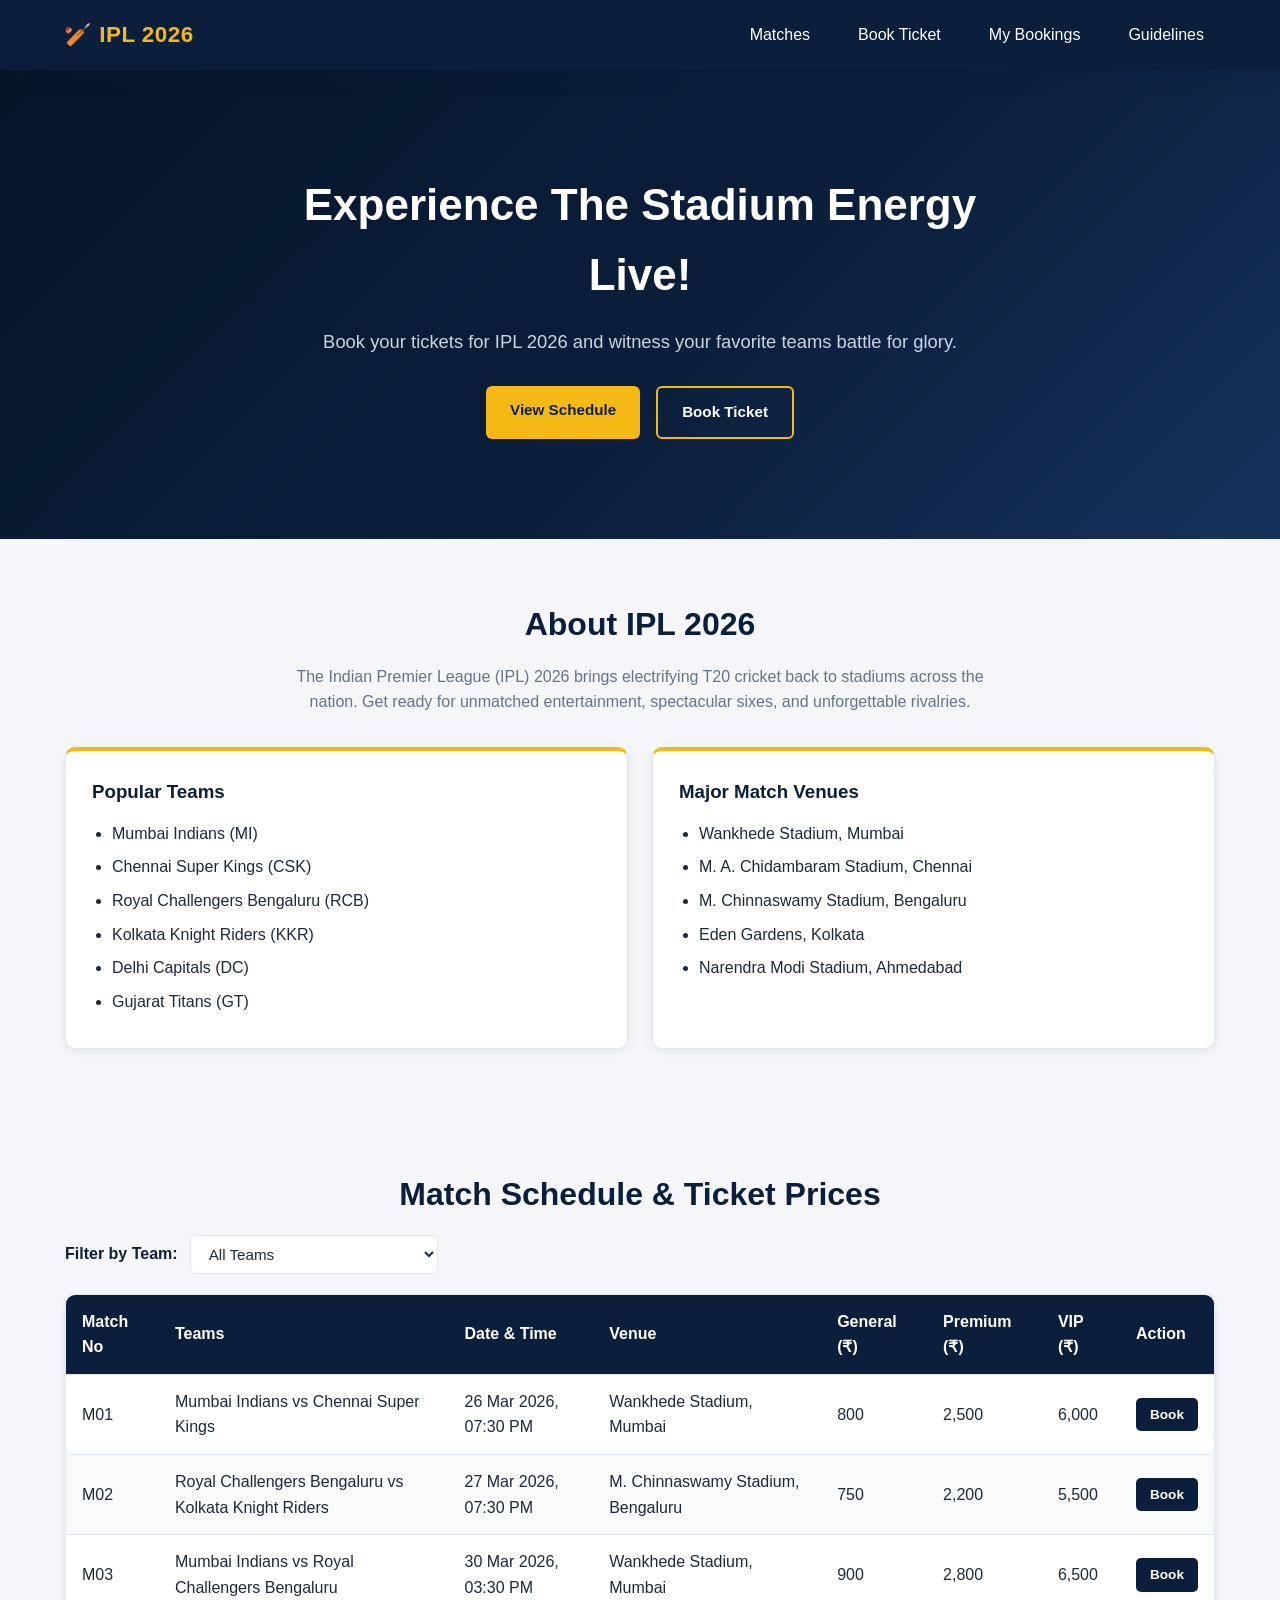
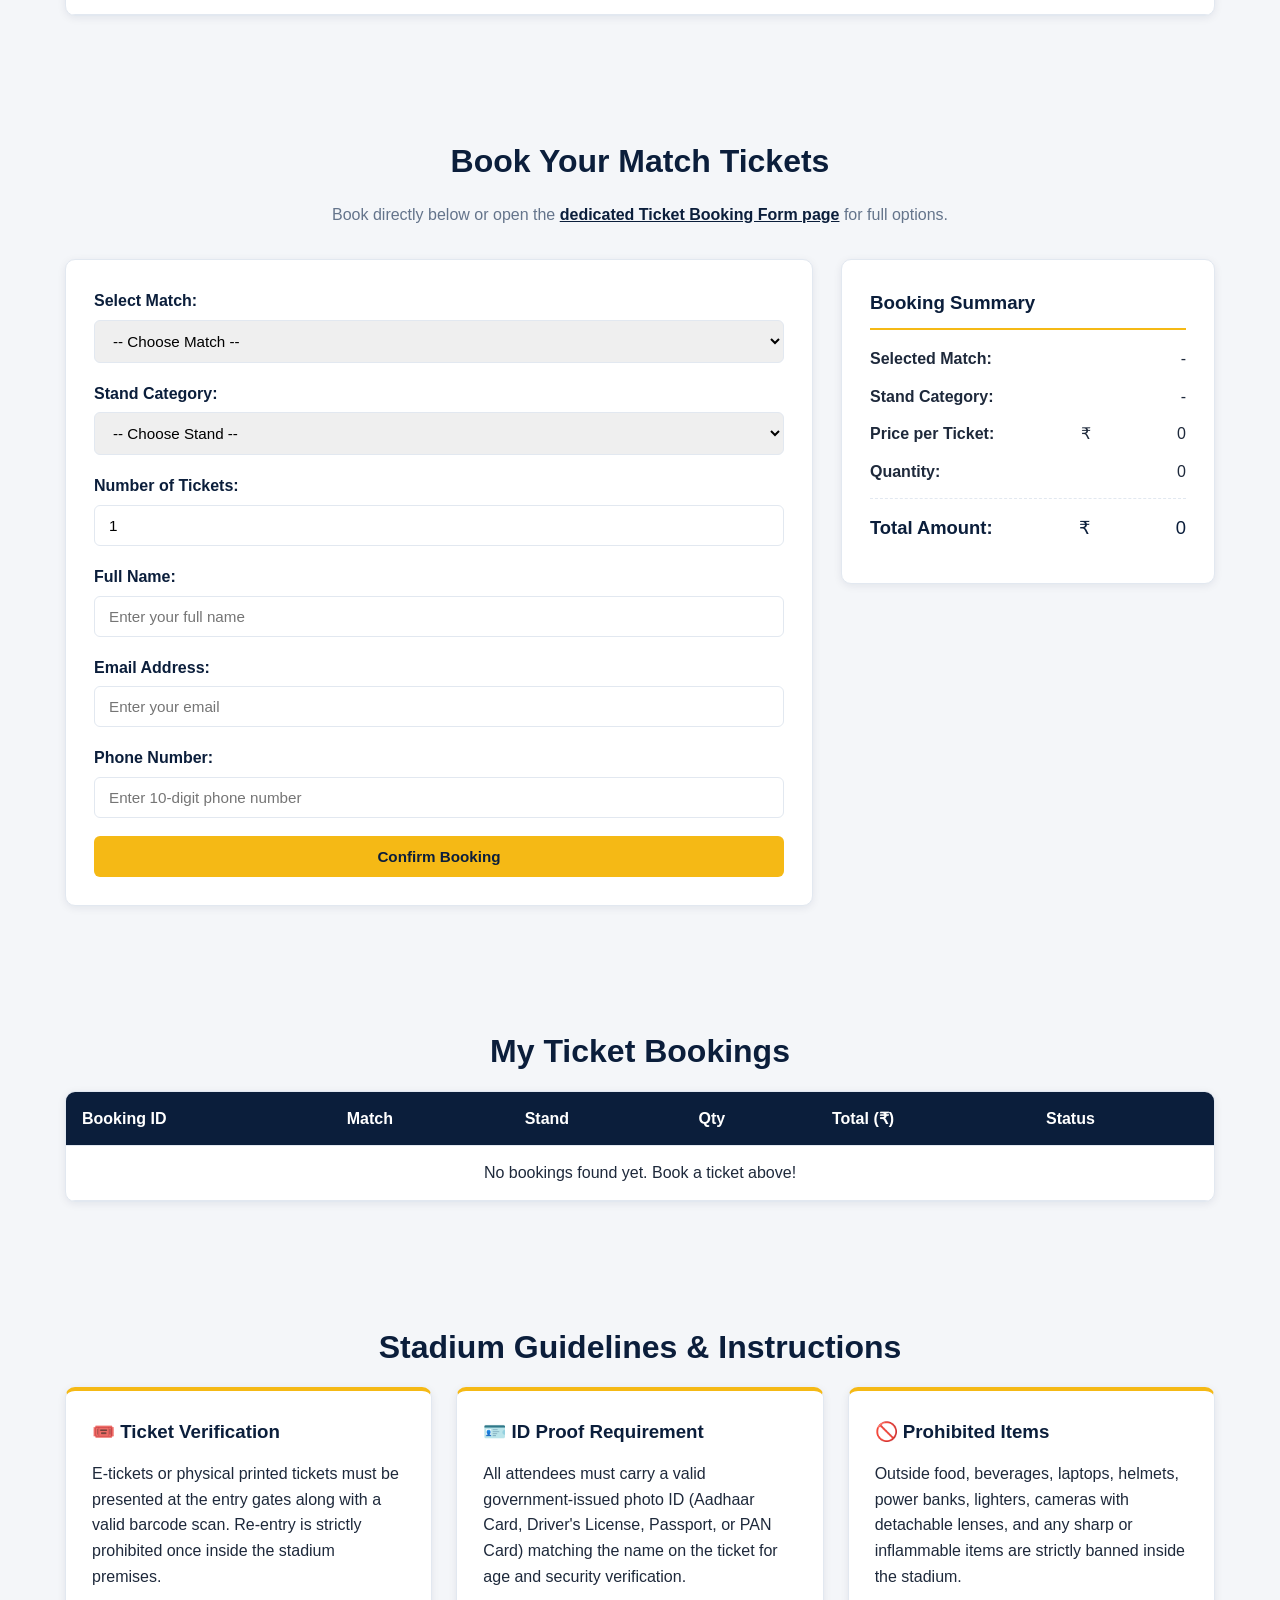
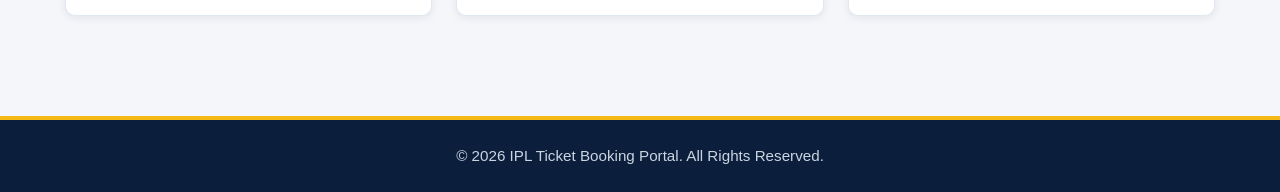
==== index.html @ 238c4748 "first commit" ====
<!DOCTYPE html>
<html lang="en">
<head>
    <meta charset="UTF-8">
    <meta name="viewport" content="width=device-width, initial-scale=1.0">
    <title>IPL 2026 Ticket Booking</title>
    <link rel="stylesheet" href="styles.css">
</head>
<body>

    <!-- Navigation Bar -->
    <header>
        <nav class="navbar">
            <a href="index.html" class="logo">🏏 IPL 2026</a>
            <ul class="nav-links">
                <li><a href="#matches">Matches</a></li>
                <li><a href="booking.html">Book Ticket</a></li>
                <li><a href="#my-bookings">My Bookings</a></li>
                <li><a href="#guidelines">Guidelines</a></li>
            </ul>
        </nav>
    </header>

    <main>
        <!-- Banner (Hero) Section -->
        <section class="hero">
            <div class="hero-content">
                <h1>Experience The Stadium Energy Live!</h1>
                <p>Book your tickets for IPL 2026 and witness your favorite teams battle for glory.</p>
                <div class="hero-buttons">
                    <a href="#matches" class="btn btn-primary">View Schedule</a>
                    <a href="booking.html" class="btn btn-secondary">Book Ticket</a>
                </div>
            </div>
        </section>

        <!-- About IPL 2026 Section -->
        <section id="about" class="container section">
            <h2>About IPL 2026</h2>
            <p class="section-subtitle">The Indian Premier League (IPL) 2026 brings electrifying T20 cricket back to stadiums across the nation. Get ready for unmatched entertainment, spectacular sixes, and unforgettable rivalries.</p>
            
            <div class="about-grid">
                <div class="about-card">
                    <h3>Popular Teams</h3>
                    <ul>
                        <li>Mumbai Indians (MI)</li>
                        <li>Chennai Super Kings (CSK)</li>
                        <li>Royal Challengers Bengaluru (RCB)</li>
                        <li>Kolkata Knight Riders (KKR)</li>
                        <li>Delhi Capitals (DC)</li>
                        <li>Gujarat Titans (GT)</li>
                    </ul>
                </div>
                <div class="about-card">
                    <h3>Major Match Venues</h3>
                    <ul>
                        <li>Wankhede Stadium, Mumbai</li>
                        <li>M. A. Chidambaram Stadium, Chennai</li>
                        <li>M. Chinnaswamy Stadium, Bengaluru</li>
                        <li>Eden Gardens, Kolkata</li>
                        <li>Narendra Modi Stadium, Ahmedabad</li>
                    </ul>
                </div>
            </div>
        </section>

        <!-- Match Schedule Section -->
        <section id="matches" class="container section">
            <h2>Match Schedule &amp; Ticket Prices</h2>
            
            <!-- Team Filter -->
            <div class="filter-container">
                <label for="team-filter">Filter by Team:</label>
                <select id="team-filter">
                    <option value="all">All Teams</option>
                    <option value="MI">Mumbai Indians</option>
                    <option value="CSK">Chennai Super Kings</option>
                    <option value="RCB">Royal Challengers Bengaluru</option>
                    <option value="KKR">Kolkata Knight Riders</option>
                </select>
            </div>

            <div class="table-responsive">
                <table class="schedule-table">
                    <thead>
                        <tr>
                            <th>Match No</th>
                            <th>Teams</th>
                            <th>Date &amp; Time</th>
                            <th>Venue</th>
                            <th>General (₹)</th>
                            <th>Premium (₹)</th>
                            <th>VIP (₹)</th>
                            <th>Action</th>
                        </tr>
                    </thead>
                    <tbody>
                        <tr data-team="MI CSK">
                            <td>M01</td>
                            <td>Mumbai Indians vs Chennai Super Kings</td>
                            <td>26 Mar 2026, 07:30 PM</td>
                            <td>Wankhede Stadium, Mumbai</td>
                            <td>800</td>
                            <td>2,500</td>
                            <td>6,000</td>
                            <td><a href="#booking" class="btn-sm">Book</a></td>
                        </tr>
                        <tr data-team="RCB KKR">
                            <td>M02</td>
                            <td>Royal Challengers Bengaluru vs Kolkata Knight Riders</td>
                            <td>27 Mar 2026, 07:30 PM</td>
                            <td>M. Chinnaswamy Stadium, Bengaluru</td>
                            <td>750</td>
                            <td>2,200</td>
                            <td>5,500</td>
                            <td><a href="#booking" class="btn-sm">Book</a></td>
                        </tr>
                        <tr data-team="MI RCB">
                            <td>M03</td>
                            <td>Mumbai Indians vs Royal Challengers Bengaluru</td>
                            <td>30 Mar 2026, 03:30 PM</td>
                            <td>Wankhede Stadium, Mumbai</td>
                            <td>900</td>
                            <td>2,800</td>
                            <td>6,500</td>
                            <td><a href="#booking" class="btn-sm">Book</a></td>
                        </tr>
                    </tbody>
                </table>
            </div>
        </section>

        <!-- Ticket Booking Section -->
        <section id="booking" class="container section">
            <h2>Book Your Match Tickets</h2>
            <p class="section-subtitle">Book directly below or open the <a href="booking.html" class="inline-link">dedicated Ticket Booking Form page</a> for full options.</p>
            
            <div class="booking-wrapper">
                <!-- Booking Form -->
                <form id="booking-form" class="booking-form">
                    <div class="form-group">
                        <label for="match-select">Select Match:</label>
                        <select id="match-select" required>
                            <option value="">-- Choose Match --</option>
                            <option value="M01">M01: Mumbai Indians vs Chennai Super Kings</option>
                            <option value="M02">M02: RCB vs Kolkata Knight Riders</option>
                            <option value="M03">M03: Mumbai Indians vs RCB</option>
                        </select>
                    </div>

                    <div class="form-group">
                        <label for="stand-select">Stand Category:</label>
                        <select id="stand-select" required>
                            <option value="">-- Choose Stand --</option>
                            <option value="General">General</option>
                            <option value="Premium">Premium</option>
                            <option value="VIP">VIP</option>
                        </select>
                    </div>

                    <div class="form-group">
                        <label for="ticket-qty">Number of Tickets:</label>
                        <input type="number" id="ticket-qty" min="1" max="10" value="1" required>
                    </div>

                    <div class="form-group">
                        <label for="full-name">Full Name:</label>
                        <input type="text" id="full-name" placeholder="Enter your full name" minlength="3" maxlength="50" required>
                    </div>

                    <div class="form-group">
                        <label for="email">Email Address:</label>
                        <input type="email" id="email" placeholder="Enter your email" required>
                    </div>

                    <div class="form-group">
                        <label for="phone">Phone Number:</label>
                        <input type="tel" id="phone" placeholder="Enter 10-digit phone number" minlength="10" maxlength="10" pattern="[0-9]{10}" required>
                    </div>

                    <button type="submit" class="btn btn-primary btn-block">Confirm Booking</button>
                </form>

                <!-- Booking Summary Card -->
                <div class="summary-card">
                    <h3>Booking Summary</h3>
                    <div class="summary-details">
                        <p><strong>Selected Match:</strong> <span id="sum-match">-</span></p>
                        <p><strong>Stand Category:</strong> <span id="sum-stand">-</span></p>
                        <p><strong>Price per Ticket:</strong> ₹<span id="sum-price">0</span></p>
                        <p><strong>Quantity:</strong> <span id="sum-qty">0</span></p>
                        <hr>
                        <p class="total-amount"><strong>Total Amount:</strong> ₹<span id="sum-total">0</span></p>
                    </div>
                </div>
            </div>
        </section>

        <!-- My Ticket Bookings Section -->
        <section id="my-bookings" class="container section">
            <h2>My Ticket Bookings</h2>
            <div class="table-responsive">
                <table class="schedule-table">
                    <thead>
                        <tr>
                            <th>Booking ID</th>
                            <th>Match</th>
                            <th>Stand</th>
                            <th>Qty</th>
                            <th>Total (₹)</th>
                            <th>Status</th>
                        </tr>
                    </thead>
                    <tbody id="bookings-tbody">
                        <tr>
                            <td colspan="6" class="text-center">No bookings found yet. Book a ticket above!</td>
                        </tr>
                    </tbody>
                </table>
            </div>
        </section>

        <!-- Guidelines Section -->
        <section id="guidelines" class="container section">
            <h2>Stadium Guidelines &amp; Instructions</h2>
            <div class="guidelines-grid">
                <div class="card">
                    <h3>🎟️ Ticket Verification</h3>
                    <p>E-tickets or physical printed tickets must be presented at the entry gates along with a valid barcode scan. Re-entry is strictly prohibited once inside the stadium premises.</p>
                </div>
                <div class="card">
                    <h3>🪪 ID Proof Requirement</h3>
                    <p>All attendees must carry a valid government-issued photo ID (Aadhaar Card, Driver's License, Passport, or PAN Card) matching the name on the ticket for age and security verification.</p>
                </div>
                <div class="card">
                    <h3>🚫 Prohibited Items</h3>
                    <p>Outside food, beverages, laptops, helmets, power banks, lighters, cameras with detachable lenses, and any sharp or inflammable items are strictly banned inside the stadium.</p>
                </div>
            </div>
        </section>
    </main>

    <!-- Footer -->
    <footer>
        <p>&copy; 2026 IPL Ticket Booking Portal. All Rights Reserved.</p>
    </footer>

</body>
</html>
---- styles.css ----
/* =========================================
   1. CSS Variables (Theme Colors)
   ========================================= */
:root {
    --primary-color: #0b1e3b;       /* Dark Navy Blue */
    --primary-light: #16325c;       /* Lighter Navy */
    --accent-color: #f5b915;        /* IPL Gold */
    --accent-hover: #d9a00c;        /* Darker Gold */
    --bg-color: #f4f6f9;            /* Page Background */
    --card-bg: #ffffff;             /* Card / Form / Table Background */
    --text-dark: #1e293b;           /* Main Text */
    --text-muted: #64748b;          /* Secondary Text */
    --text-light: #ffffff;          /* Light Text on Dark BG */
    --border-color: #e2e8f0;
    --danger-color: #dc2626;
    --shadow-sm: 0 2px 8px rgba(11, 30, 59, 0.08);
    --shadow-md: 0 6px 20px rgba(11, 30, 59, 0.14);
    --radius: 10px;
}

/* =========================================
   2. Base & Reset
   ========================================= */
* {
    margin: 0;
    padding: 0;
    box-sizing: border-box;
}

html {
    scroll-behavior: smooth;
}

body {
    font-family: 'Segoe UI', Tahoma, Geneva, Verdana, sans-serif;
    background-color: var(--bg-color);
    color: var(--text-dark);
    line-height: 1.6;
    padding-top: 70px; /* Offset for fixed header */
}

.container {
    max-width: 1150px;
    margin: 0 auto;
    padding: 0 20px;
}

.section {
    padding: 60px 0;
}

.section h2 {
    text-align: center;
    font-size: 2rem;
    color: var(--primary-color);
    margin-bottom: 14px;
}

.section-subtitle {
    text-align: center;
    color: var(--text-muted);
    max-width: 720px;
    margin: 0 auto 32px;
}

.inline-link {
    color: var(--primary-color);
    font-weight: 600;
    text-decoration: underline;
}

.text-center {
    text-align: center;
}

/* =========================================
   3. Fixed Navigation Bar
   ========================================= */
header {
    position: fixed;
    top: 0;
    left: 0;
    width: 100%;
    height: 70px;
    background-color: var(--primary-color);
    box-shadow: var(--shadow-md);
    z-index: 1000;
}

.navbar {
    max-width: 1200px;
    height: 100%;
    margin: 0 auto;
    padding: 0 24px;
    display: flex;
    align-items: center;
    justify-content: space-between;
}

.logo {
    font-size: 1.4rem;
    font-weight: 700;
    color: var(--accent-color);
    text-decoration: none;
    letter-spacing: 0.5px;
}

.nav-links {
    list-style: none;
    display: flex;
    align-items: center;
    gap: 24px;
}

.nav-links a {
    color: var(--text-light);
    text-decoration: none;
    font-weight: 500;
    padding: 8px 12px;
    border-radius: 6px;
    transition: color 0.25s ease, background-color 0.25s ease;
}

.nav-links a:hover,
.nav-links a.active {
    color: var(--accent-color);
    background-color: rgba(255, 255, 255, 0.1);
}

/* =========================================
   4. Banner (Hero) Section
   ========================================= */
.hero {
    background: linear-gradient(135deg, #07152b 0%, var(--primary-color) 55%, var(--primary-light) 100%);
    color: var(--text-light);
    text-align: center;
    padding: 100px 20px;
}

.hero-compact {
    padding: 55px 20px;
}

.hero-content {
    max-width: 780px;
    margin: 0 auto;
}

.hero h1 {
    font-size: 2.75rem;
    margin-bottom: 16px;
}

.hero p {
    font-size: 1.15rem;
    color: #cbd5e1;
    margin-bottom: 30px;
}

.hero-buttons {
    display: flex;
    justify-content: center;
    gap: 16px;
    flex-wrap: wrap;
}

/* =========================================
   5. Buttons
   ========================================= */
.btn {
    display: inline-block;
    padding: 12px 24px;
    border-radius: 6px;
    font-weight: 600;
    font-size: 0.95rem;
    text-decoration: none;
    cursor: pointer;
    border: none;
    transition: transform 0.2s ease, background-color 0.25s ease, box-shadow 0.25s ease;
}

.btn-primary {
    background-color: var(--accent-color);
    color: var(--primary-color);
}

.btn-primary:hover {
    background-color: var(--accent-hover);
    transform: translateY(-2px);
    box-shadow: var(--shadow-sm);
}

.btn-secondary {
    background-color: transparent;
    color: var(--text-light);
    border: 2px solid var(--accent-color);
}

.btn-secondary:hover {
    background-color: var(--accent-color);
    color: var(--primary-color);
}

.btn-reset {
    background-color: #e2e8f0;
    color: var(--text-dark);
}

.btn-reset:hover {
    background-color: #cbd5e1;
}

.btn-block {
    width: 100%;
    text-align: center;
}

.btn-sm {
    display: inline-block;
    padding: 6px 14px;
    background-color: var(--primary-color);
    color: var(--text-light);
    text-decoration: none;
    font-size: 0.85rem;
    font-weight: 600;
    border-radius: 5px;
    transition: background-color 0.2s ease, color 0.2s ease;
}

.btn-sm:hover {
    background-color: var(--accent-color);
    color: var(--primary-color);
}

/* =========================================
   6. About & Guidelines Cards
   ========================================= */
.about-grid {
    display: grid;
    grid-template-columns: repeat(auto-fit, minmax(300px, 1fr));
    gap: 24px;
}

.guidelines-grid {
    display: grid;
    grid-template-columns: repeat(auto-fit, minmax(260px, 1fr));
    gap: 24px;
}

.about-card,
.card {
    background-color: var(--card-bg);
    padding: 26px;
    border-radius: var(--radius);
    border: 1px solid var(--border-color);
    border-top: 4px solid var(--accent-color);
    box-shadow: var(--shadow-sm);
    transition: transform 0.25s ease, box-shadow 0.25s ease;
}

.about-card:hover,
.card:hover {
    transform: translateY(-4px);
    box-shadow: var(--shadow-md);
}

.about-card h3,
.card h3 {
    color: var(--primary-color);
    margin-bottom: 14px;
}

.about-card ul {
    padding-left: 20px;
}

.about-card li {
    margin-bottom: 8px;
}

/* =========================================
   7. Filter & Tables
   ========================================= */
.filter-container {
    display: flex;
    align-items: center;
    gap: 12px;
    margin-bottom: 20px;
}

.filter-container label {
    font-weight: 600;
    color: var(--primary-color);
}

.filter-container select {
    padding: 9px 14px;
    border: 1px solid var(--border-color);
    border-radius: 6px;
    background-color: var(--card-bg);
    color: var(--text-dark);
    font-size: 0.95rem;
}

.table-responsive {
    overflow-x: auto;
    background-color: var(--card-bg);
    border-radius: var(--radius);
    border: 1px solid var(--border-color);
    box-shadow: var(--shadow-sm);
}

.schedule-table {
    width: 100%;
    border-collapse: collapse;
    text-align: left;
}

.schedule-table thead {
    background-color: var(--primary-color);
    color: var(--text-light);
}

.schedule-table th,
.schedule-table td {
    padding: 14px 16px;
    border-bottom: 1px solid var(--border-color);
}

.schedule-table tbody tr:nth-child(even) {
    background-color: #f8fafc;
}

.schedule-table tbody tr:hover {
    background-color: #eef2ff;
}

/* =========================================
   8. Booking Form & Summary Card
   ========================================= */
.booking-wrapper {
    display: grid;
    grid-template-columns: 2fr 1fr;
    gap: 28px;
    align-items: start;
}

.booking-page-wrapper {
    max-width: 720px;
    margin: 0 auto;
}

.booking-form,
.summary-card {
    background-color: var(--card-bg);
    padding: 28px;
    border-radius: var(--radius);
    border: 1px solid var(--border-color);
    box-shadow: var(--shadow-sm);
}

.form-section-title {
    color: var(--primary-color);
    font-size: 1.15rem;
    margin: 22px 0 14px;
    padding-bottom: 6px;
    border-bottom: 2px solid var(--accent-color);
}

.form-section-title:first-child {
    margin-top: 0;
}

.form-group {
    margin-bottom: 18px;
}

.form-group label {
    display: block;
    font-weight: 600;
    margin-bottom: 6px;
    color: var(--primary-color);
}

.form-group input[type="text"],
.form-group input[type="email"],
.form-group input[type="tel"],
.form-group input[type="number"],
.form-group select {
    width: 100%;
    padding: 11px 14px;
    border: 1px solid var(--border-color);
    border-radius: 6px;
    font-size: 0.95rem;
    transition: border-color 0.2s ease, box-shadow 0.2s ease;
}

.form-group input:focus,
.form-group select:focus {
    outline: none;
    border-color: var(--primary-color);
    box-shadow: 0 0 0 3px rgba(11, 30, 59, 0.12);
}

.form-hint {
    display: block;
    font-size: 0.82rem;
    color: var(--text-muted);
    margin-top: 4px;
}

/* Radio & Checkbox Groups (Activity 3) */
.option-group {
    display: flex;
    flex-direction: column;
    gap: 10px;
    padding: 12px 14px;
    background-color: #f8fafc;
    border: 1px solid var(--border-color);
    border-radius: 6px;
}

.option-item {
    display: flex;
    align-items: center;
    gap: 10px;
    font-weight: 500;
    color: var(--text-dark);
    cursor: pointer;
}

.option-item input {
    width: 16px;
    height: 16px;
    accent-color: var(--primary-color);
    cursor: pointer;
}

.form-actions {
    display: flex;
    gap: 14px;
    margin-top: 24px;
}

.form-actions .btn {
    flex: 1;
    text-align: center;
}

.summary-card h3 {
    color: var(--primary-color);
    margin-bottom: 16px;
    padding-bottom: 10px;
    border-bottom: 2px solid var(--accent-color);
}

.summary-details p {
    display: flex;
    justify-content: space-between;
    margin-bottom: 12px;
}

.summary-details hr {
    border: none;
    border-top: 1px dashed var(--border-color);
    margin: 14px 0;
}

.total-amount {
    font-size: 1.15rem;
    color: var(--primary-color);
}

/* =========================================
   9. Footer
   ========================================= */
footer {
    background-color: var(--primary-color);
    color: var(--text-light);
    text-align: center;
    padding: 24px 20px;
    margin-top: 40px;
    border-top: 4px solid var(--accent-color);
}

footer p {
    font-size: 0.95rem;
    color: #cbd5e1;
}

/* =========================================
   10. Responsive Adjustments
   ========================================= */
@media (max-width: 768px) {
    .navbar {
        padding: 0 16px;
    }

    .nav-links {
        gap: 10px;
        font-size: 0.88rem;
    }

    .hero h1 {
        font-size: 2rem;
    }

    .booking-wrapper {
        grid-template-columns: 1fr;
    }

    .form-actions {
        flex-direction: column;
    }
}
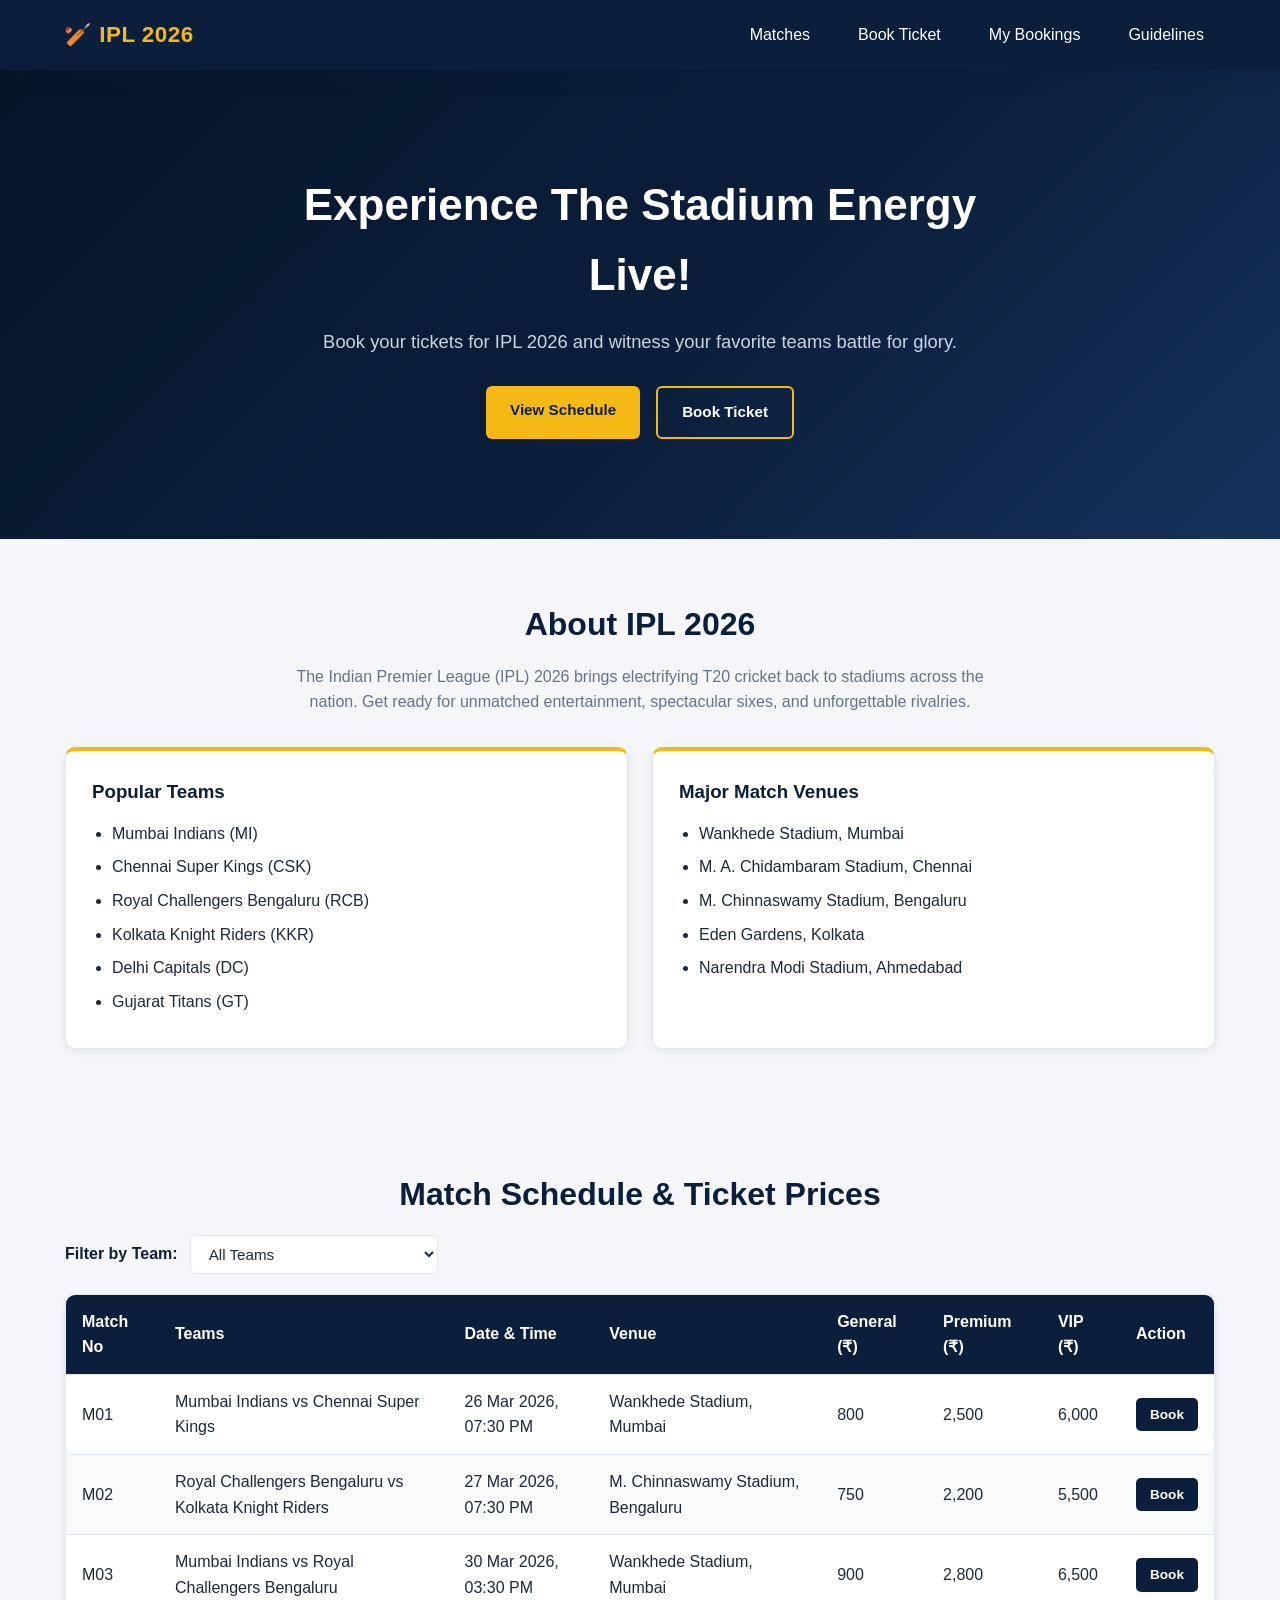
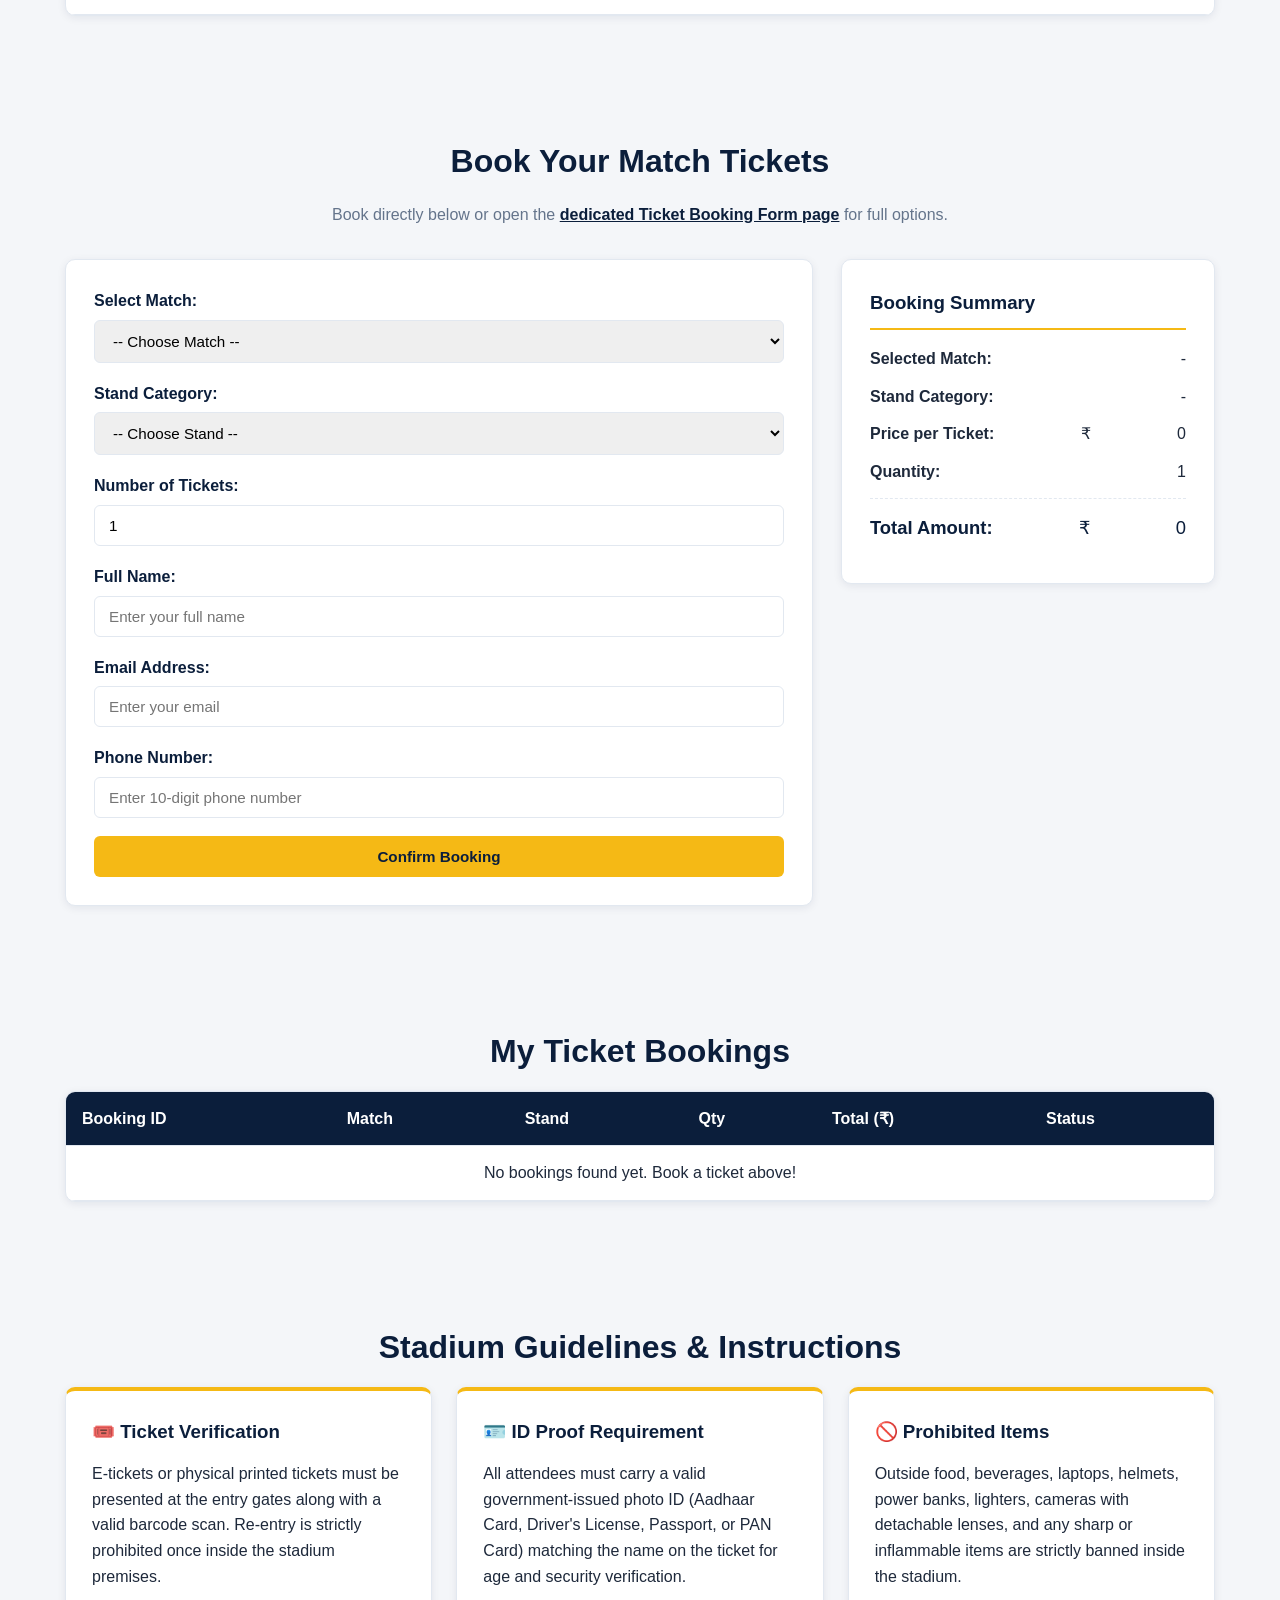
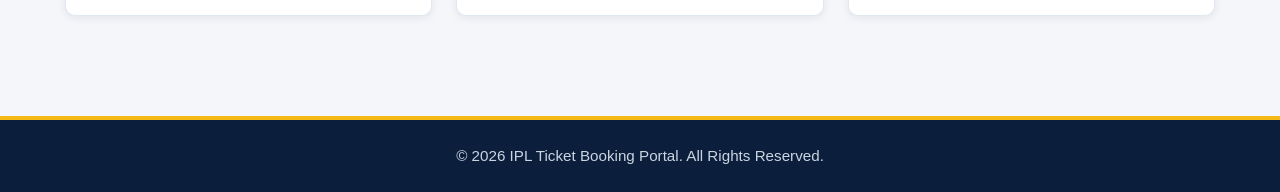
==== commit 8065bc59: "Activity 7: Add live Booking Summary updates with change listeners and toast notifications" ====
--- a/index.html
+++ b/index.html
@@ -152,9 +152,9 @@
                         <label for="stand-select">Stand Category:</label>
                         <select id="stand-select" required>
                             <option value="">-- Choose Stand --</option>
-                            <option value="General">General</option>
-                            <option value="Premium">Premium</option>
-                            <option value="VIP">VIP</option>
+                            <option value="General">General Stand</option>
+                            <option value="Premium">Premium Stand</option>
+                            <option value="VIP">VIP Hospitality</option>
                         </select>
                     </div>
 
@@ -188,7 +188,7 @@
                         <p><strong>Selected Match:</strong> <span id="sum-match">-</span></p>
                         <p><strong>Stand Category:</strong> <span id="sum-stand">-</span></p>
                         <p><strong>Price per Ticket:</strong> ₹<span id="sum-price">0</span></p>
-                        <p><strong>Quantity:</strong> <span id="sum-qty">0</span></p>
+                        <p><strong>Quantity:</strong> <span id="sum-qty">1</span></p>
                         <hr>
                         <p class="total-amount"><strong>Total Amount:</strong> ₹<span id="sum-total">0</span></p>
                     </div>
@@ -245,5 +245,6 @@
         <p>&copy; 2026 IPL Ticket Booking Portal. All Rights Reserved.</p>
     </footer>
 
+    <script src="app.js"></script>
 </body>
 </html>
--- a/styles.css
+++ b/styles.css
@@ -512,4 +512,57 @@
     .form-actions {
         flex-direction: column;
     }
+}
+/* =========================================
+   11. Toast Notifications & Status Badge (Activity 5)
+   ========================================= */
+.toast-container {
+    position: fixed;
+    bottom: 24px;
+    right: 24px;
+    display: flex;
+    flex-direction: column;
+    gap: 10px;
+    z-index: 2000;
+}
+
+.toast {
+    min-width: 280px;
+    max-width: 380px;
+    padding: 14px 18px;
+    border-radius: 8px;
+    color: var(--text-light);
+    background-color: var(--primary-color);
+    border-left: 5px solid var(--accent-color);
+    box-shadow: var(--shadow-md);
+    font-size: 0.95rem;
+    font-weight: 500;
+    opacity: 0;
+    transform: translateY(20px);
+    transition: opacity 0.3s ease, transform 0.3s ease;
+}
+
+.toast.show {
+    opacity: 1;
+    transform: translateY(0);
+}
+
+.toast-success {
+    background-color: #065f46;
+    border-left-color: #34d399;
+}
+
+.toast-error {
+    background-color: #991b1b;
+    border-left-color: #f87171;
+}
+
+.status-badge {
+    display: inline-block;
+    padding: 4px 10px;
+    border-radius: 999px;
+    background-color: #dcfce7;
+    color: #166534;
+    font-size: 0.82rem;
+    font-weight: 600;
 }
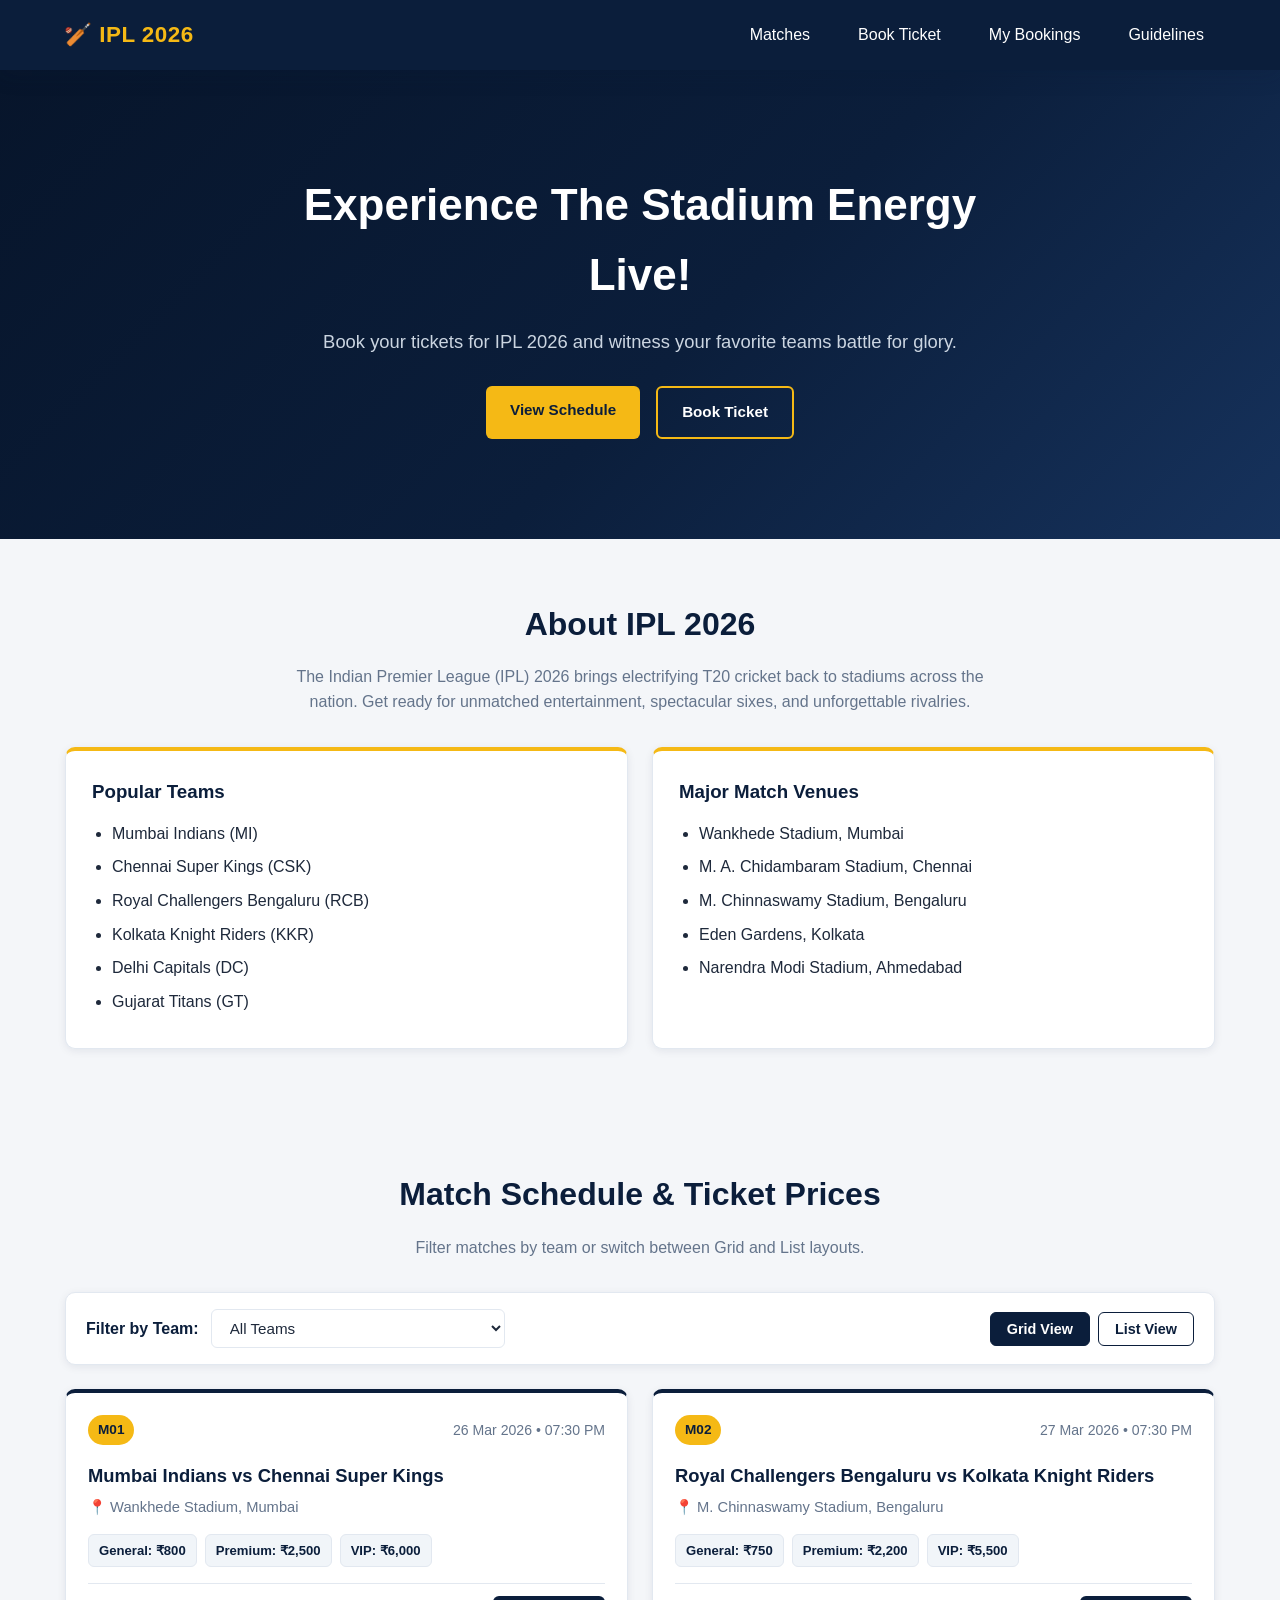
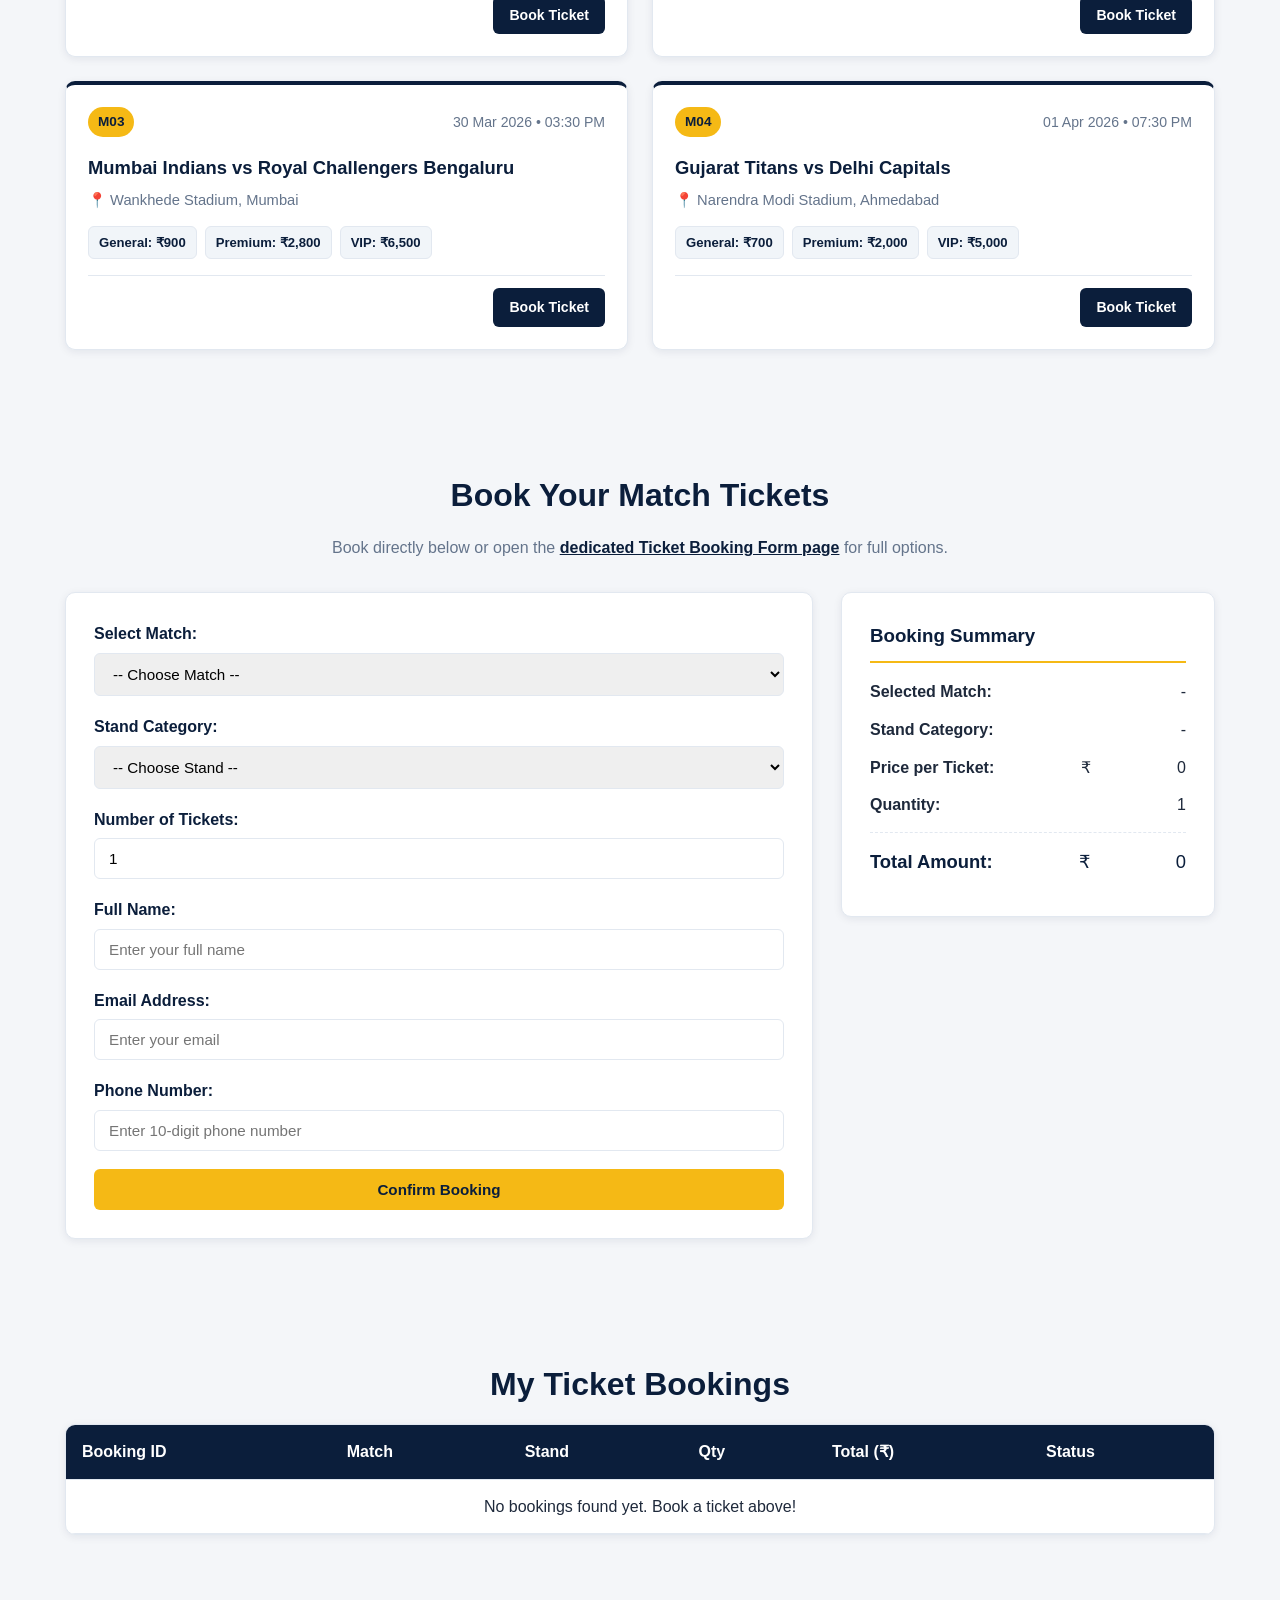
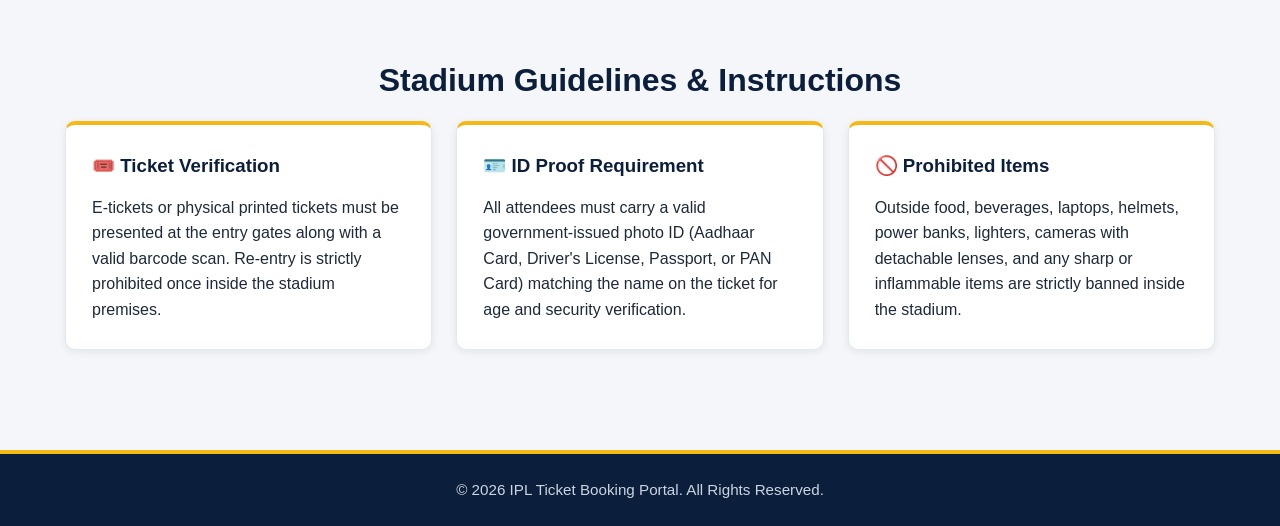
==== commit 013652f8: "Activity 8: Add responsive Grid/Flexbox layout, match cards, view toggle, and mobile hamburger menu" ====
--- a/index.html
+++ b/index.html
@@ -8,11 +8,22 @@
 </head>
 <body>
 
-    <!-- Navigation Bar -->
+    <!-- Navigation Bar (Flexbox + Mobile Hamburger) -->
     <header>
         <nav class="navbar">
             <a href="index.html" class="logo">🏏 IPL 2026</a>
-            <ul class="nav-links">
+
+            <button
+                type="button"
+                class="hamburger"
+                id="hamburger-btn"
+                aria-label="Toggle navigation menu"
+                aria-expanded="false"
+            >
+                &#9776;
+            </button>
+
+            <ul class="nav-links" id="nav-links">
                 <li><a href="#matches">Matches</a></li>
                 <li><a href="booking.html">Book Ticket</a></li>
                 <li><a href="#my-bookings">My Bookings</a></li>
@@ -38,7 +49,7 @@
         <section id="about" class="container section">
             <h2>About IPL 2026</h2>
             <p class="section-subtitle">The Indian Premier League (IPL) 2026 brings electrifying T20 cricket back to stadiums across the nation. Get ready for unmatched entertainment, spectacular sixes, and unforgettable rivalries.</p>
-            
+
             <div class="about-grid">
                 <div class="about-card">
                     <h3>Popular Teams</h3>
@@ -64,69 +75,129 @@
             </div>
         </section>
 
-        <!-- Match Schedule Section -->
+        <!-- Match Schedule Section (CSS Grid Cards + Filter + Grid/List Toggle) -->
         <section id="matches" class="container section">
             <h2>Match Schedule &amp; Ticket Prices</h2>
-            
-            <!-- Team Filter -->
-            <div class="filter-container">
-                <label for="team-filter">Filter by Team:</label>
-                <select id="team-filter">
-                    <option value="all">All Teams</option>
-                    <option value="MI">Mumbai Indians</option>
-                    <option value="CSK">Chennai Super Kings</option>
-                    <option value="RCB">Royal Challengers Bengaluru</option>
-                    <option value="KKR">Kolkata Knight Riders</option>
-                </select>
-            </div>
-
-            <div class="table-responsive">
-                <table class="schedule-table">
-                    <thead>
-                        <tr>
-                            <th>Match No</th>
-                            <th>Teams</th>
-                            <th>Date &amp; Time</th>
-                            <th>Venue</th>
-                            <th>General (₹)</th>
-                            <th>Premium (₹)</th>
-                            <th>VIP (₹)</th>
-                            <th>Action</th>
-                        </tr>
-                    </thead>
-                    <tbody>
-                        <tr data-team="MI CSK">
-                            <td>M01</td>
-                            <td>Mumbai Indians vs Chennai Super Kings</td>
-                            <td>26 Mar 2026, 07:30 PM</td>
-                            <td>Wankhede Stadium, Mumbai</td>
-                            <td>800</td>
-                            <td>2,500</td>
-                            <td>6,000</td>
-                            <td><a href="#booking" class="btn-sm">Book</a></td>
-                        </tr>
-                        <tr data-team="RCB KKR">
-                            <td>M02</td>
-                            <td>Royal Challengers Bengaluru vs Kolkata Knight Riders</td>
-                            <td>27 Mar 2026, 07:30 PM</td>
-                            <td>M. Chinnaswamy Stadium, Bengaluru</td>
-                            <td>750</td>
-                            <td>2,200</td>
-                            <td>5,500</td>
-                            <td><a href="#booking" class="btn-sm">Book</a></td>
-                        </tr>
-                        <tr data-team="MI RCB">
-                            <td>M03</td>
-                            <td>Mumbai Indians vs Royal Challengers Bengaluru</td>
-                            <td>30 Mar 2026, 03:30 PM</td>
-                            <td>Wankhede Stadium, Mumbai</td>
-                            <td>900</td>
-                            <td>2,800</td>
-                            <td>6,500</td>
-                            <td><a href="#booking" class="btn-sm">Book</a></td>
-                        </tr>
-                    </tbody>
-                </table>
+            <p class="section-subtitle">Filter matches by team or switch between Grid and List layouts.</p>
+
+            <!-- Controls Bar (Flexbox) -->
+            <div class="schedule-controls">
+                <div class="filter-container">
+                    <label for="team-filter">Filter by Team:</label>
+                    <select id="team-filter">
+                        <option value="all">All Teams</option>
+                        <option value="MI">Mumbai Indians (MI)</option>
+                        <option value="CSK">Chennai Super Kings (CSK)</option>
+                        <option value="RCB">Royal Challengers Bengaluru (RCB)</option>
+                        <option value="KKR">Kolkata Knight Riders (KKR)</option>
+                        <option value="GT">Gujarat Titans (GT)</option>
+                        <option value="DC">Delhi Capitals (DC)</option>
+                    </select>
+                </div>
+
+                <div class="view-toggle" role="group" aria-label="Toggle match schedule layout">
+                    <button type="button" id="grid-view-btn" class="view-btn active">Grid View</button>
+                    <button type="button" id="list-view-btn" class="view-btn">List View</button>
+                </div>
+            </div>
+
+            <!-- Match Cards Grid -->
+            <div class="match-grid" id="match-grid">
+                <article class="match-card" data-team="MI CSK">
+                    <div class="match-card-top">
+                        <span class="match-badge">M01</span>
+                        <span class="match-date">26 Mar 2026 • 07:30 PM</span>
+                    </div>
+                    <div class="match-card-body">
+                        <h3>Mumbai Indians vs Chennai Super Kings</h3>
+                        <p class="match-venue">📍 Wankhede Stadium, Mumbai</p>
+                        <div class="match-prices">
+                            <span class="price-pill">General: ₹800</span>
+                            <span class="price-pill">Premium: ₹2,500</span>
+                            <span class="price-pill">VIP: ₹6,000</span>
+                        </div>
+                    </div>
+                    <div class="match-card-footer">
+                        <a
+                            href="#booking"
+                            class="btn-sm book-match-btn"
+                            data-match="M01"
+                            data-match-name="Mumbai Indians vs Chennai Super Kings"
+                        >Book Ticket</a>
+                    </div>
+                </article>
+
+                <article class="match-card" data-team="RCB KKR">
+                    <div class="match-card-top">
+                        <span class="match-badge">M02</span>
+                        <span class="match-date">27 Mar 2026 • 07:30 PM</span>
+                    </div>
+                    <div class="match-card-body">
+                        <h3>Royal Challengers Bengaluru vs Kolkata Knight Riders</h3>
+                        <p class="match-venue">📍 M. Chinnaswamy Stadium, Bengaluru</p>
+                        <div class="match-prices">
+                            <span class="price-pill">General: ₹750</span>
+                            <span class="price-pill">Premium: ₹2,200</span>
+                            <span class="price-pill">VIP: ₹5,500</span>
+                        </div>
+                    </div>
+                    <div class="match-card-footer">
+                        <a
+                            href="#booking"
+                            class="btn-sm book-match-btn"
+                            data-match="M02"
+                            data-match-name="RCB vs Kolkata Knight Riders"
+                        >Book Ticket</a>
+                    </div>
+                </article>
+
+                <article class="match-card" data-team="MI RCB">
+                    <div class="match-card-top">
+                        <span class="match-badge">M03</span>
+                        <span class="match-date">30 Mar 2026 • 03:30 PM</span>
+                    </div>
+                    <div class="match-card-body">
+                        <h3>Mumbai Indians vs Royal Challengers Bengaluru</h3>
+                        <p class="match-venue">📍 Wankhede Stadium, Mumbai</p>
+                        <div class="match-prices">
+                            <span class="price-pill">General: ₹900</span>
+                            <span class="price-pill">Premium: ₹2,800</span>
+                            <span class="price-pill">VIP: ₹6,500</span>
+                        </div>
+                    </div>
+                    <div class="match-card-footer">
+                        <a
+                            href="#booking"
+                            class="btn-sm book-match-btn"
+                            data-match="M03"
+                            data-match-name="Mumbai Indians vs RCB"
+                        >Book Ticket</a>
+                    </div>
+                </article>
+
+                <article class="match-card" data-team="GT DC">
+                    <div class="match-card-top">
+                        <span class="match-badge">M04</span>
+                        <span class="match-date">01 Apr 2026 • 07:30 PM</span>
+                    </div>
+                    <div class="match-card-body">
+                        <h3>Gujarat Titans vs Delhi Capitals</h3>
+                        <p class="match-venue">📍 Narendra Modi Stadium, Ahmedabad</p>
+                        <div class="match-prices">
+                            <span class="price-pill">General: ₹700</span>
+                            <span class="price-pill">Premium: ₹2,000</span>
+                            <span class="price-pill">VIP: ₹5,000</span>
+                        </div>
+                    </div>
+                    <div class="match-card-footer">
+                        <a
+                            href="#booking"
+                            class="btn-sm book-match-btn"
+                            data-match="M04"
+                            data-match-name="Gujarat Titans vs Delhi Capitals"
+                        >Book Ticket</a>
+                    </div>
+                </article>
             </div>
         </section>
 
@@ -134,7 +205,7 @@
         <section id="booking" class="container section">
             <h2>Book Your Match Tickets</h2>
             <p class="section-subtitle">Book directly below or open the <a href="booking.html" class="inline-link">dedicated Ticket Booking Form page</a> for full options.</p>
-            
+
             <div class="booking-wrapper">
                 <!-- Booking Form -->
                 <form id="booking-form" class="booking-form">
@@ -145,6 +216,7 @@
                             <option value="M01">M01: Mumbai Indians vs Chennai Super Kings</option>
                             <option value="M02">M02: RCB vs Kolkata Knight Riders</option>
                             <option value="M03">M03: Mumbai Indians vs RCB</option>
+                            <option value="M04">M04: Gujarat Titans vs Delhi Capitals</option>
                         </select>
                     </div>
 
@@ -220,7 +292,7 @@
             </div>
         </section>
 
-        <!-- Guidelines Section -->
+        <!-- Guidelines Section (3-Column CSS Grid) -->
         <section id="guidelines" class="container section">
             <h2>Stadium Guidelines &amp; Instructions</h2>
             <div class="guidelines-grid">
--- a/styles.css
+++ b/styles.css
@@ -2,17 +2,16 @@
    1. CSS Variables (Theme Colors)
    ========================================= */
 :root {
-    --primary-color: #0b1e3b;       /* Dark Navy Blue */
-    --primary-light: #16325c;       /* Lighter Navy */
-    --accent-color: #f5b915;        /* IPL Gold */
-    --accent-hover: #d9a00c;        /* Darker Gold */
-    --bg-color: #f4f6f9;            /* Page Background */
-    --card-bg: #ffffff;             /* Card / Form / Table Background */
-    --text-dark: #1e293b;           /* Main Text */
-    --text-muted: #64748b;          /* Secondary Text */
-    --text-light: #ffffff;          /* Light Text on Dark BG */
+    --primary-color: #0b1e3b;
+    --primary-light: #16325c;
+    --accent-color: #f5b915;
+    --accent-hover: #d9a00c;
+    --bg-color: #f4f6f9;
+    --card-bg: #ffffff;
+    --text-dark: #1e293b;
+    --text-muted: #64748b;
+    --text-light: #ffffff;
     --border-color: #e2e8f0;
-    --danger-color: #dc2626;
     --shadow-sm: 0 2px 8px rgba(11, 30, 59, 0.08);
     --shadow-md: 0 6px 20px rgba(11, 30, 59, 0.14);
     --radius: 10px;
@@ -36,7 +35,7 @@
     background-color: var(--bg-color);
     color: var(--text-dark);
     line-height: 1.6;
-    padding-top: 70px; /* Offset for fixed header */
+    padding-top: 70px;
 }
 
 .container {
@@ -74,7 +73,7 @@
 }
 
 /* =========================================
-   3. Fixed Navigation Bar
+   3. Fixed Navigation Bar (Flexbox + Mobile Hamburger)
    ========================================= */
 header {
     position: fixed;
@@ -125,6 +124,23 @@
 .nav-links a.active {
     color: var(--accent-color);
     background-color: rgba(255, 255, 255, 0.1);
+}
+
+.hamburger {
+    display: none;
+    background: transparent;
+    border: 1px solid rgba(255, 255, 255, 0.25);
+    color: var(--text-light);
+    font-size: 1.5rem;
+    padding: 4px 12px;
+    border-radius: 6px;
+    cursor: pointer;
+    line-height: 1.2;
+}
+
+.hamburger:hover {
+    color: var(--accent-color);
+    border-color: var(--accent-color);
 }
 
 /* =========================================
@@ -217,13 +233,13 @@
 
 .btn-sm {
     display: inline-block;
-    padding: 6px 14px;
+    padding: 8px 16px;
     background-color: var(--primary-color);
     color: var(--text-light);
     text-decoration: none;
-    font-size: 0.85rem;
+    font-size: 0.88rem;
     font-weight: 600;
-    border-radius: 5px;
+    border-radius: 6px;
     transition: background-color 0.2s ease, color 0.2s ease;
 }
 
@@ -233,17 +249,17 @@
 }
 
 /* =========================================
-   6. About & Guidelines Cards
+   6. About & 3-Column Guidelines Grid (Activity 8)
    ========================================= */
 .about-grid {
     display: grid;
-    grid-template-columns: repeat(auto-fit, minmax(300px, 1fr));
+    grid-template-columns: repeat(2, 1fr);
     gap: 24px;
 }
 
 .guidelines-grid {
     display: grid;
-    grid-template-columns: repeat(auto-fit, minmax(260px, 1fr));
+    grid-template-columns: repeat(3, 1fr);
     gap: 24px;
 }
 
@@ -279,13 +295,26 @@
 }
 
 /* =========================================
-   7. Filter & Tables
-   ========================================= */
+   7. Match Schedule Controls & CSS Grid Cards (Activity 8)
+   ========================================= */
+.schedule-controls {
+    display: flex;
+    align-items: center;
+    justify-content: space-between;
+    flex-wrap: wrap;
+    gap: 16px;
+    margin-bottom: 24px;
+    padding: 16px 20px;
+    background-color: var(--card-bg);
+    border: 1px solid var(--border-color);
+    border-radius: var(--radius);
+    box-shadow: var(--shadow-sm);
+}
+
 .filter-container {
     display: flex;
     align-items: center;
     gap: 12px;
-    margin-bottom: 20px;
 }
 
 .filter-container label {
@@ -302,6 +331,143 @@
     font-size: 0.95rem;
 }
 
+.view-toggle {
+    display: flex;
+    gap: 8px;
+}
+
+.view-btn {
+    padding: 8px 16px;
+    border: 1px solid var(--primary-color);
+    background-color: transparent;
+    color: var(--primary-color);
+    font-weight: 600;
+    font-size: 0.9rem;
+    border-radius: 6px;
+    cursor: pointer;
+    transition: background-color 0.2s ease, color 0.2s ease;
+}
+
+.view-btn.active,
+.view-btn:hover {
+    background-color: var(--primary-color);
+    color: var(--text-light);
+}
+
+/* Default Grid View */
+.match-grid {
+    display: grid;
+    grid-template-columns: repeat(2, 1fr);
+    gap: 24px;
+}
+
+.match-card {
+    background-color: var(--card-bg);
+    border: 1px solid var(--border-color);
+    border-top: 4px solid var(--primary-color);
+    border-radius: var(--radius);
+    padding: 22px;
+    box-shadow: var(--shadow-sm);
+    display: flex;
+    flex-direction: column;
+    justify-content: space-between;
+    gap: 16px;
+    transition: transform 0.25s ease, box-shadow 0.25s ease;
+}
+
+.match-card:hover {
+    transform: translateY(-4px);
+    box-shadow: var(--shadow-md);
+}
+
+.match-card-top {
+    display: flex;
+    align-items: center;
+    justify-content: space-between;
+    gap: 10px;
+}
+
+.match-badge {
+    background-color: var(--accent-color);
+    color: var(--primary-color);
+    font-weight: 700;
+    font-size: 0.85rem;
+    padding: 4px 10px;
+    border-radius: 999px;
+}
+
+.match-date {
+    font-size: 0.88rem;
+    color: var(--text-muted);
+    font-weight: 500;
+}
+
+.match-card-body h3 {
+    color: var(--primary-color);
+    font-size: 1.15rem;
+    margin-bottom: 6px;
+}
+
+.match-venue {
+    font-size: 0.92rem;
+    color: var(--text-muted);
+    margin-bottom: 14px;
+}
+
+.match-prices {
+    display: flex;
+    flex-wrap: wrap;
+    gap: 8px;
+}
+
+.price-pill {
+    font-size: 0.82rem;
+    font-weight: 600;
+    padding: 5px 10px;
+    border-radius: 6px;
+    background-color: #f1f5f9;
+    color: var(--primary-color);
+    border: 1px solid var(--border-color);
+}
+
+.match-card-footer {
+    display: flex;
+    justify-content: flex-end;
+    padding-top: 12px;
+    border-top: 1px solid var(--border-color);
+}
+
+/* List View Toggle State */
+.match-grid.list-view {
+    grid-template-columns: 1fr;
+}
+
+.match-grid.list-view .match-card {
+    flex-direction: row;
+    align-items: center;
+    justify-content: space-between;
+    border-top: 1px solid var(--border-color);
+    border-left: 5px solid var(--accent-color);
+}
+
+.match-grid.list-view .match-card-top {
+    flex-direction: column;
+    align-items: flex-start;
+    min-width: 165px;
+}
+
+.match-grid.list-view .match-card-body {
+    flex: 1;
+}
+
+.match-grid.list-view .match-card-footer {
+    border-top: none;
+    padding-top: 0;
+}
+
+/* =========================================
+   8. Tables (My Ticket Bookings)
+   ========================================= */
 .table-responsive {
     overflow-x: auto;
     background-color: var(--card-bg);
@@ -336,7 +502,7 @@
 }
 
 /* =========================================
-   8. Booking Form & Summary Card
+   9. Booking Form & Summary Card
    ========================================= */
 .booking-wrapper {
     display: grid;
@@ -409,7 +575,6 @@
     margin-top: 4px;
 }
 
-/* Radio & Checkbox Groups (Activity 3) */
 .option-group {
     display: flex;
     flex-direction: column;
@@ -472,7 +637,7 @@
 }
 
 /* =========================================
-   9. Footer
+   10. Footer
    ========================================= */
 footer {
     background-color: var(--primary-color);
@@ -489,32 +654,7 @@
 }
 
 /* =========================================
-   10. Responsive Adjustments
-   ========================================= */
-@media (max-width: 768px) {
-    .navbar {
-        padding: 0 16px;
-    }
-
-    .nav-links {
-        gap: 10px;
-        font-size: 0.88rem;
-    }
-
-    .hero h1 {
-        font-size: 2rem;
-    }
-
-    .booking-wrapper {
-        grid-template-columns: 1fr;
-    }
-
-    .form-actions {
-        flex-direction: column;
-    }
-}
-/* =========================================
-   11. Toast Notifications & Status Badge (Activity 5)
+   11. Toast Notifications & Status Badge
    ========================================= */
 .toast-container {
     position: fixed;
@@ -565,4 +705,109 @@
     color: #166534;
     font-size: 0.82rem;
     font-weight: 600;
+}
+
+/* =========================================
+   12. Responsive Media Queries (Tablets & Phones - Activity 8)
+   ========================================= */
+@media (max-width: 900px) {
+    .guidelines-grid,
+    .match-grid,
+    .about-grid,
+    .booking-wrapper {
+        grid-template-columns: 1fr;
+    }
+
+    .match-grid.list-view .match-card {
+        flex-direction: column;
+        align-items: flex-start;
+    }
+
+    .match-grid.list-view .match-card-top {
+        flex-direction: row;
+        width: 100%;
+        justify-content: space-between;
+    }
+
+    .match-grid.list-view .match-card-footer {
+        width: 100%;
+        border-top: 1px solid var(--border-color);
+        padding-top: 12px;
+    }
+}
+
+@media (max-width: 768px) {
+    .navbar {
+        padding: 0 18px;
+    }
+
+    .hamburger {
+        display: block;
+    }
+
+    .nav-links {
+        position: fixed;
+        top: 70px;
+        left: 0;
+        width: 100%;
+        background-color: var(--primary-color);
+        flex-direction: column;
+        align-items: stretch;
+        gap: 0;
+        padding: 12px 20px 20px;
+        border-top: 1px solid rgba(255, 255, 255, 0.12);
+        box-shadow: var(--shadow-md);
+        display: none;
+    }
+
+    .nav-links.open {
+        display: flex;
+    }
+
+    .nav-links li {
+        width: 100%;
+    }
+
+    .nav-links a {
+        display: block;
+        padding: 12px 10px;
+        border-bottom: 1px solid rgba(255, 255, 255, 0.08);
+    }
+
+    .hero {
+        padding: 70px 18px;
+    }
+
+    .hero h1 {
+        font-size: 2rem;
+    }
+
+    .schedule-controls {
+        flex-direction: column;
+        align-items: stretch;
+    }
+
+    .filter-container {
+        flex-direction: column;
+        align-items: stretch;
+    }
+
+    .view-toggle .view-btn {
+        flex: 1;
+    }
+
+    .form-actions {
+        flex-direction: column;
+    }
+
+    .toast-container {
+        left: 16px;
+        right: 16px;
+        bottom: 16px;
+    }
+
+    .toast {
+        min-width: auto;
+        max-width: 100%;
+    }
 }
